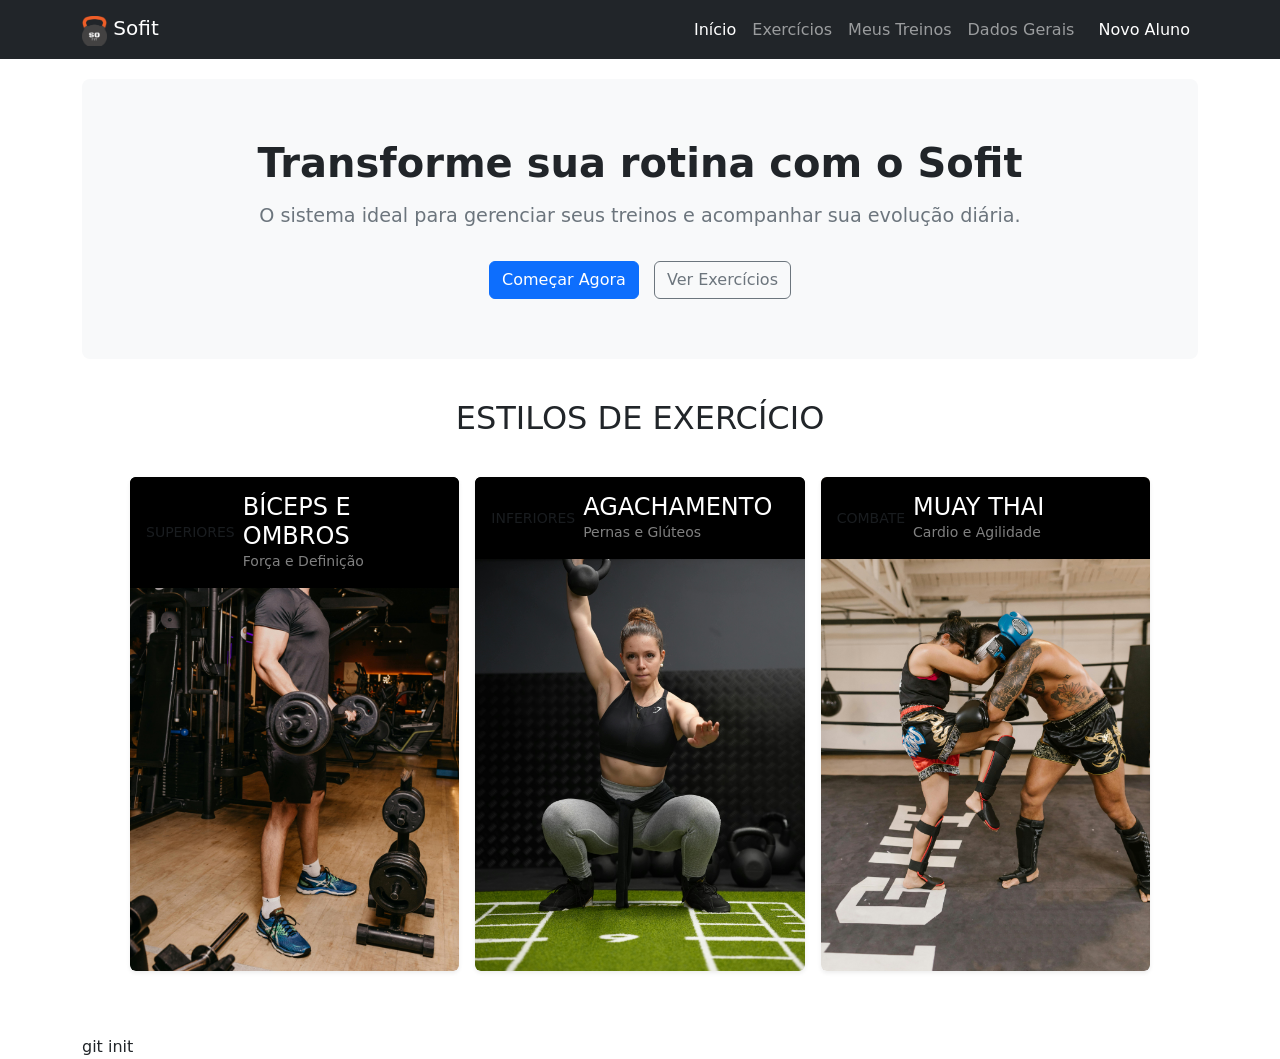
==== index.html @ ca9111d9 "Primeiro commit" ====
<!DOCTYPE html>
<html lang="pt-BR">
<head>
    <meta charset="UTF-8">
    <meta name="viewport" content="width=device-width, initial-scale=1.0">
    <title>Sofit - Início</title>
    <link href="https://cdn.jsdelivr.net/npm/bootstrap@5.3.3/dist/css/bootstrap.min.css" rel="stylesheet">
    <link href="style.css" rel="stylesheet">
</head>
<body>

    <nav class="navbar navbar-expand-lg navbar-dark bg-dark">
        <div class="container">

            <a class="navbar-brand" href="index.html">
                <img src="imgs/logo.png" alt="Logo Sofit" width="25" height="30" class="d-inline-block align-text-top">
                Sofit
            </a>

            <button class="navbar-toggler" type="button" data-bs-toggle="collapse" data-bs-target="#navbarNav">
                <span class="navbar-toggler-icon"></span>
            </button>

            <div class="collapse navbar-collapse" id="navbarNav">
                <ul class="navbar-nav ms-auto">
                <li class="nav-item"><a class="nav-link active" href="index.html">Início</a></li>
                <li class="nav-item"><a class="nav-link" href="listagem.html">Exercícios</a></li>
                <li class="nav-item"><a class="nav-link" href="treinos.html">Meus Treinos</a></li>
                <li class="nav-item"><a class="nav-link" href="dashboard.html">Dados Gerais</a></li>
                <li class="nav-item"><a class="nav-link btn btn-primary text-white ms-2" href="cadastro.html">Novo Aluno</a></li>
                </ul>
            </div>

        </div>

    </nav>

    <main class="container">
    

        <section class="secao-destaque">
            <h1>Transforme sua rotina com o Sofit</h1>
            <p>O sistema ideal para gerenciar seus treinos e acompanhar sua evolução diária.</p>
            
            <div class="botoes-destaque">
                <a href="cadastro.html" class="btn btn-primary">Começar Agora</a>
                <a href="listagem.html" class="btn btn-outline-secondary">Ver Exercícios</a>
            </div>
        </section>

<section class="secao-carrossel-exercicios mb-5">
    <h2 class="text-center mb-4 text-dark font-weight-bold text-uppercase">Estilos de Exercício</h2>

    <div id="carrosselExercicios" class="carousel slide" data-bs-ride="false">
        
        <div class="carousel-inner px-5 py-3">
            
            <div class="carousel-item active">
                <div class="row g-3">
            
                    <div class="col-md-4">
                        <div class="card card-exercicio text-white shadow-sm border-0 overflow-hidden">
                            <img src="imgs/rosca.jpg" class="card-img h-100" alt="Rosca Direta">
                            <div class="card-img-overlay p-0">
                                <div class="card-black-base d-flex align-items-center p-3 bg-black">
                                    <div class="card-vertical-text-container pe-2">
                                        <p class="card-vertical-text text-uppercase text-muted small mb-0">Superiores</p>
                                    </div>
                                    <div class="card-main-text">
                                        <h4 class="card-title h4 mb-0 text-uppercase font-weight-bold">Bíceps e Ombros</h4>
                                        <p class="card-text small text-white-50">Força e Definição</p>
                                    </div>
                                </div>
                            </div>
                        </div>
                    </div>

                    <div class="col-md-4">
                        <div class="card card-exercicio text-white shadow-sm border-0 overflow-hidden">
                            <img src="imgs/agachamento.jpg" class="card-img h-100" alt="Agachamento">
                            <div class="card-img-overlay p-0">
                                <div class="card-black-base d-flex align-items-center p-3 bg-black">
                                    <div class="card-vertical-text-container pe-2">
                                        <p class="card-vertical-text text-uppercase text-muted small mb-0">Inferiores</p>
                                    </div>
                                    <div class="card-main-text">
                                        <h4 class="card-title h4 mb-0 text-uppercase font-weight-bold">Agachamento</h4>
                                        <p class="card-text small text-white-50">Pernas e Glúteos</p>
                                    </div>
                                </div>
                            </div>
                        </div>
                    </div>

                    <div class="col-md-4">
                        <div class="card card-exercicio text-white shadow-sm border-0 overflow-hidden">
                            <img src="imgs/muay.jpg" class="card-img h-100" alt="Muay Thai">
                            <div class="card-img-overlay p-0">
                                <div class="card-black-base d-flex align-items-center p-3 bg-black">
                                    <div class="card-vertical-text-container pe-2">
                                        <p class="card-vertical-text text-uppercase text-muted small mb-0">Combate</p>
                                    </div>
                                    <div class="card-main-text">
                                        <h4 class="card-title h4 mb-0 text-uppercase font-weight-bold">Muay Thai</h4>
                                        <p class="card-text small text-white-50">Cardio e Agilidade</p>
                                    </div>
                                </div>
                            </div>
                        </div>
                    </div>
                    
                </div>
            </div> <div class="carousel-item">
                <div class="row g-3">
            
                    <div class="col-md-4">
                        <div class="card card-exercicio text-white shadow-sm border-0 overflow-hidden">
                            <img src="imgs/zumba.jpg" class="card-img h-100" alt="Zumba">
                            <div class="card-img-overlay p-0">
                                <div class="card-black-base d-flex align-items-center p-3 bg-black">
                                    <div class="card-vertical-text-container pe-2">
                                        <p class="card-vertical-text text-uppercase text-muted small mb-0">Dança</p>
                                    </div>
                                    <div class="card-main-text">
                                        <h4 class="card-title h4 mb-0 text-uppercase font-weight-bold">Zumba</h4>
                                        <p class="card-text small text-white-50">Ritmo e Queima</p>
                                    </div>
                                </div>
                            </div>
                        </div>
                    </div>

                    <div class="col-md-4">
                        <div class="card card-exercicio text-white shadow-sm border-0 overflow-hidden">
                            <img src="imgs/barra.jpg" class="card-img h-100" alt="Calistenia">
                            <div class="card-img-overlay p-0">
                                <div class="card-black-base d-flex align-items-center p-3 bg-black">
                                    <div class="card-vertical-text-container pe-2">
                                        <p class="card-vertical-text text-uppercase text-muted small mb-0">Funcional</p>
                                    </div>
                                    <div class="card-main-text">
                                        <h4 class="card-title h4 mb-0 text-uppercase font-weight-bold">Calistenia</h4>
                                        <p class="card-text small text-white-50">Força Corporal</p>
                                    </div>
                                </div>
                            </div>
                        </div>
                    </div>

                    <div class="col-md-4">
                        <div class="card card-exercicio text-white shadow-sm border-0 overflow-hidden">
                            <img src="imgs/cardio.jpg" class="card-img h-100" alt="Cardio">
                            <div class="card-img-overlay p-0">
                                <div class="card-black-base d-flex align-items-center p-3 bg-black">
                                    <div class="card-vertical-text-container pe-2">
                                        <p class="card-vertical-text text-uppercase text-muted small mb-0">Funcional</p>
                                    </div>
                                    <div class="card-main-text">
                                        <h4 class="card-title h4 mb-0 text-uppercase font-weight-bold">Cardio</h4>
                                        <p class="card-text small text-white-50">Resistência</p>
                                    </div>
                                </div>
                            </div>
                        </div>
                    </div>
                    
                </div>
            </div> </div> <button class="carousel-control-prev" type="button" data-bs-target="#carrosselExercicios" data-bs-slide="prev" style="width: 5%;">
            <span class="carousel-control-prev-icon" aria-hidden="true"></span>
            <span class="visually-hidden">Anterior</span>
        </button>

        <button class="carousel-control-next" type="button" data-bs-target="#carrosselExercicios" data-bs-slide="next" style="width: 5%;">
            <span class="carousel-control-next-icon" aria-hidden="true"></span>
            <span class="visually-hidden">Próximo</span>
        </button>

    </div>
</section>git init      

</main>

<script src="https://cdn.jsdelivr.net/npm/bootstrap@5.3.3/dist/js/bootstrap.bundle.min.js"></script>
</body>
</html>
---- style.css ----
/* --- ESTILOS DA SEÇÃO DE DESTAQUE --- */
.secao-destaque {
    text-align: center;
    padding: 60px 20px;
    background-color: #f8f9fa; /* Fundo cinza claro */
    border-radius: 8px;
    margin-top: 20px;
    margin-bottom: 40px;
}

.secao-destaque h1 {
    color: #212529;
    font-size: 2.5rem;
    margin-bottom: 15px;
    font-weight: bold;
}

.secao-destaque p {
    color: #6c757d;
    font-size: 1.2rem;
    margin-bottom: 30px;
}

.botoes-destaque a {
    margin: 0 5px; /* Espaço entre os botões */
}

/* --- ESTILOS DOS CARDS --- */
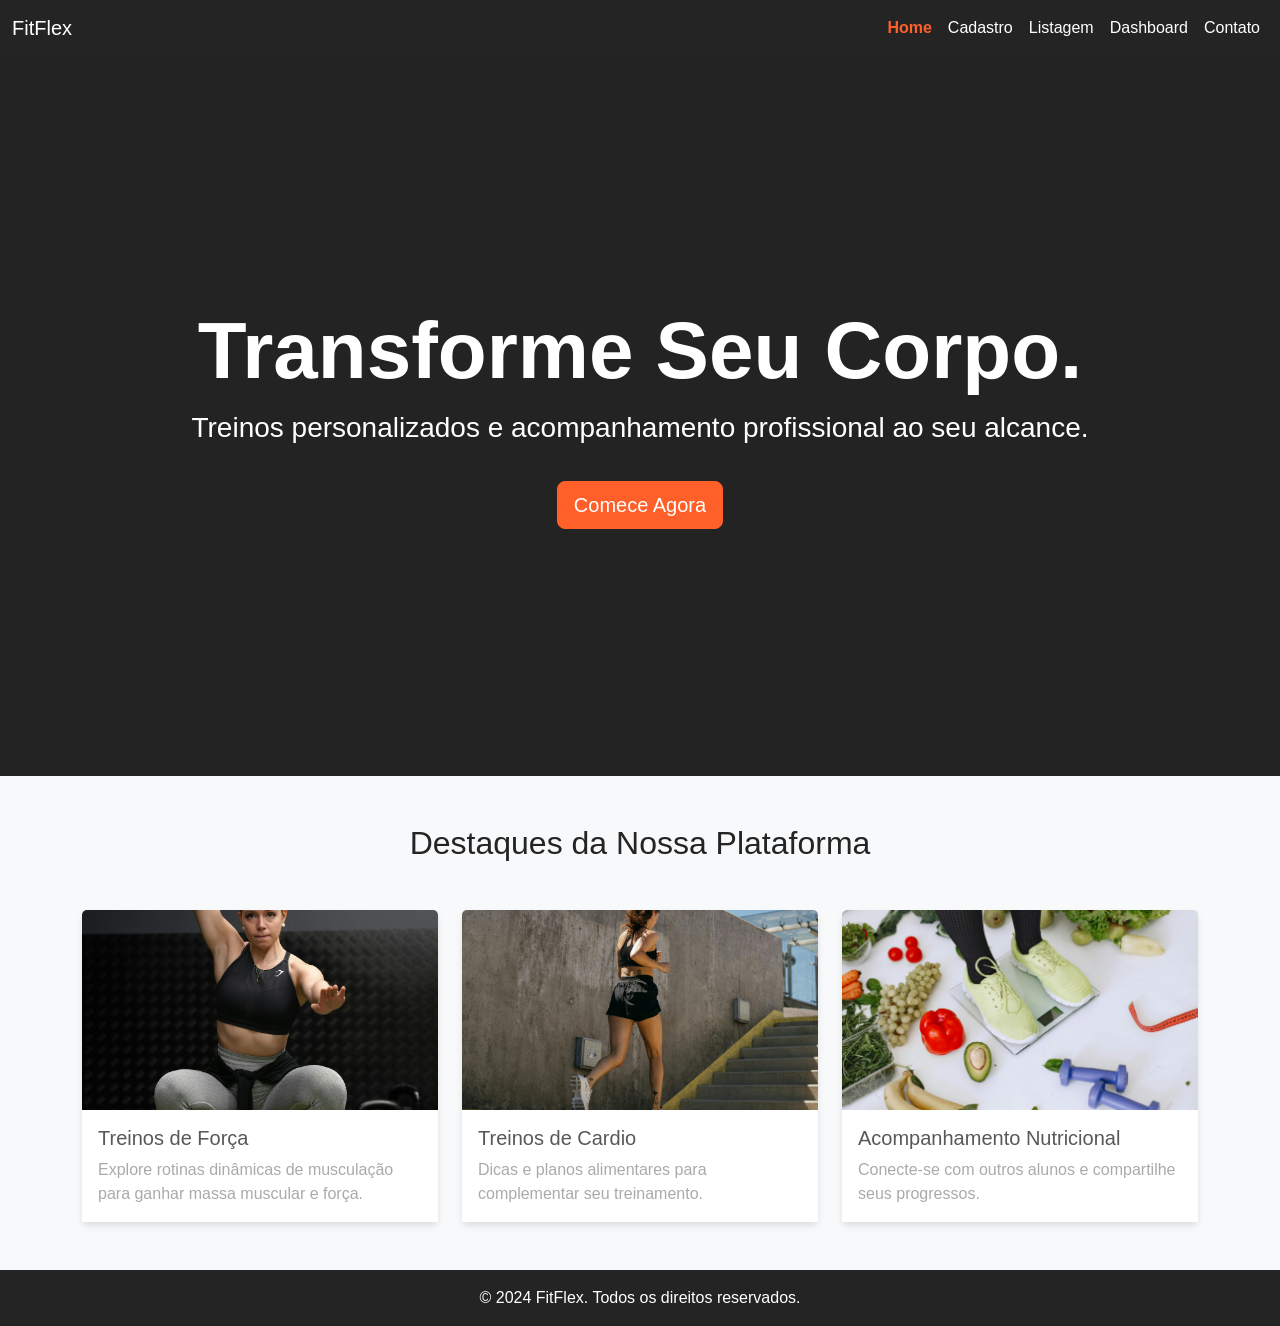
==== commit bad5551b: "mudanaça arrumei o index" ====
--- a/index.html
+++ b/index.html
@@ -1,185 +1,120 @@
 <!DOCTYPE html>
-<html lang="pt-BR">
+<html lang="pt-br">
 <head>
     <meta charset="UTF-8">
     <meta name="viewport" content="width=device-width, initial-scale=1.0">
-    <title>Sofit - Início</title>
+    <title>FitFlex - Página Inicial</title>
+
+    <!-- Bootstrap CSS -->
     <link href="https://cdn.jsdelivr.net/npm/bootstrap@5.3.3/dist/css/bootstrap.min.css" rel="stylesheet">
-    <link href="style.css" rel="stylesheet">
+
+    <link rel="stylesheet" href="style.css">
 </head>
 <body>
 
-    <nav class="navbar navbar-expand-lg navbar-dark bg-dark">
-        <div class="container">
+    <!-- Componente Navbar do Bootstrap -->
+    <nav class="navbar navbar-expand-lg barra-navegacao-escura">
+        <!-- Container do Bootstrap -->
+        <div class="container-fluid">
+            <a class="navbar-brand" href="index.html">FitFlex</a>
 
-            <a class="navbar-brand" href="index.html">
-                <img src="imgs/logo.png" alt="Logo Sofit" width="25" height="30" class="d-inline-block align-text-top">
-                Sofit
-            </a>
-
-            <button class="navbar-toggler" type="button" data-bs-toggle="collapse" data-bs-target="#navbarNav">
+            <!-- Botão toggler do Bootstrap (menu mobile) -->
+            <button class="navbar-toggler" type="button" data-bs-toggle="collapse" data-bs-target="#menuNavegacao" aria-controls="menuNavegacao" aria-expanded="false" aria-label="Alternar navegação">
                 <span class="navbar-toggler-icon"></span>
             </button>
 
-            <div class="collapse navbar-collapse" id="navbarNav">
+            <!-- Collapse do Bootstrap -->
+            <div class="collapse navbar-collapse" id="menuNavegacao">
+                <!-- Nav do Bootstrap -->
                 <ul class="navbar-nav ms-auto">
-                <li class="nav-item"><a class="nav-link active" href="index.html">Início</a></li>
-                <li class="nav-item"><a class="nav-link" href="listagem.html">Exercícios</a></li>
-                <li class="nav-item"><a class="nav-link" href="treinos.html">Meus Treinos</a></li>
-                <li class="nav-item"><a class="nav-link" href="dashboard.html">Dados Gerais</a></li>
-                <li class="nav-item"><a class="nav-link btn btn-primary text-white ms-2" href="cadastro.html">Novo Aluno</a></li>
+                    <li class="nav-item">
+                        <a class="nav-link active" aria-current="page" href="index.html">Home</a>
+                    </li>
+                    <li class="nav-item">
+                        <a class="nav-link" href="cadastro.html">Cadastro</a>
+                    </li>
+                    <li class="nav-item">
+                        <a class="nav-link" href="listagem.html">Listagem</a>
+                    </li>
+                    <li class="nav-item">
+                        <a class="nav-link" href="dashboard.html">Dashboard</a>
+                    </li>
+                    <li class="nav-item">
+                        <a class="nav-link" href="contato.html">Contato</a>
+                    </li>
                 </ul>
             </div>
-
         </div>
-
     </nav>
 
-    <main class="container">
-    
+    <section class="secao-apresentacao-principal text-center text-white">
+        <!-- Container do Bootstrap -->
+        <div class="container conteudo-apresentacao d-flex flex-column justify-content-center align-items-center h-100">
+            <h1 class="display-1 fw-bold">Transforme Seu Corpo.</h1>
+            <p class="lead fs-3">Treinos personalizados e acompanhamento profissional ao seu alcance.</p>
 
-        <section class="secao-destaque">
-            <h1>Transforme sua rotina com o Sofit</h1>
-            <p>O sistema ideal para gerenciar seus treinos e acompanhar sua evolução diária.</p>
-            
-            <div class="botoes-destaque">
-                <a href="cadastro.html" class="btn btn-primary">Começar Agora</a>
-                <a href="listagem.html" class="btn btn-outline-secondary">Ver Exercícios</a>
-            </div>
-        </section>
+            <!-- Botão do Bootstrap -->
+            <a href="cadastro.html" class="btn btn-primary btn-lg mt-3">Comece Agora</a>
+        </div>
+    </section>
 
-<section class="secao-carrossel-exercicios mb-5">
-    <h2 class="text-center mb-4 text-dark font-weight-bold text-uppercase">Estilos de Exercício</h2>
+    <section class="secao-beneficios py-5 bg-light">
+        <!-- Container do Bootstrap -->
+        <div class="container">
+            <h2 class="text-center mb-5">Destaques da Nossa Plataforma</h2>
 
-    <div id="carrosselExercicios" class="carousel slide" data-bs-ride="false">
-        
-        <div class="carousel-inner px-5 py-3">
-            
-            <div class="carousel-item active">
-                <div class="row g-3">
-            
-                    <div class="col-md-4">
-                        <div class="card card-exercicio text-white shadow-sm border-0 overflow-hidden">
-                            <img src="imgs/rosca.jpg" class="card-img h-100" alt="Rosca Direta">
-                            <div class="card-img-overlay p-0">
-                                <div class="card-black-base d-flex align-items-center p-3 bg-black">
-                                    <div class="card-vertical-text-container pe-2">
-                                        <p class="card-vertical-text text-uppercase text-muted small mb-0">Superiores</p>
-                                    </div>
-                                    <div class="card-main-text">
-                                        <h4 class="card-title h4 mb-0 text-uppercase font-weight-bold">Bíceps e Ombros</h4>
-                                        <p class="card-text small text-white-50">Força e Definição</p>
-                                    </div>
-                                </div>
-                            </div>
+            <!-- Grid do Bootstrap (row) -->
+            <div class="row g-4"> 
+
+                <!-- Coluna do Bootstrap -->
+                <div class="col-md-4 col-sm-6"> 
+                    <!-- Card do Bootstrap -->
+                    <div class="card h-100 cartao-estilizado">
+                        <img src="./imgs/agachamento.jpg" class="card-img-top" alt="Treino de Força">
+                        <div class="card-body">
+                            <h5 class="card-title">Treinos de Força</h5>
+                            <p class="card-text">Explore rotinas dinâmicas de musculação para ganhar massa muscular e força.</p>
                         </div>
                     </div>
+                </div>
 
-                    <div class="col-md-4">
-                        <div class="card card-exercicio text-white shadow-sm border-0 overflow-hidden">
-                            <img src="imgs/agachamento.jpg" class="card-img h-100" alt="Agachamento">
-                            <div class="card-img-overlay p-0">
-                                <div class="card-black-base d-flex align-items-center p-3 bg-black">
-                                    <div class="card-vertical-text-container pe-2">
-                                        <p class="card-vertical-text text-uppercase text-muted small mb-0">Inferiores</p>
-                                    </div>
-                                    <div class="card-main-text">
-                                        <h4 class="card-title h4 mb-0 text-uppercase font-weight-bold">Agachamento</h4>
-                                        <p class="card-text small text-white-50">Pernas e Glúteos</p>
-                                    </div>
-                                </div>
-                            </div>
+                <!-- Coluna do Bootstrap -->
+                <div class="col-md-4 col-sm-6">
+                    <!-- Card do Bootstrap -->
+                    <div class="card h-100 cartao-estilizado">
+                        <img src="./imgs/cardio.jpg" class="card-img-top" alt="Treino de Cardio">
+                        <div class="card-body">
+                            <h5 class="card-title">Treinos de Cardio</h5>
+                            <p class="card-text">Dicas e planos alimentares para complementar seu treinamento.</p>
                         </div>
                     </div>
+                </div>
 
-                    <div class="col-md-4">
-                        <div class="card card-exercicio text-white shadow-sm border-0 overflow-hidden">
-                            <img src="imgs/muay.jpg" class="card-img h-100" alt="Muay Thai">
-                            <div class="card-img-overlay p-0">
-                                <div class="card-black-base d-flex align-items-center p-3 bg-black">
-                                    <div class="card-vertical-text-container pe-2">
-                                        <p class="card-vertical-text text-uppercase text-muted small mb-0">Combate</p>
-                                    </div>
-                                    <div class="card-main-text">
-                                        <h4 class="card-title h4 mb-0 text-uppercase font-weight-bold">Muay Thai</h4>
-                                        <p class="card-text small text-white-50">Cardio e Agilidade</p>
-                                    </div>
-                                </div>
-                            </div>
+                <!-- Coluna do Bootstrap -->
+                <div class="col-md-4"> 
+                    <!-- Card do Bootstrap -->
+                    <div class="card h-100 cartao-estilizado">
+                        <img src="./imgs/nutr.jpg" class="card-img-top" alt="Acompanhamento">
+                        <div class="card-body">
+                            <h5 class="card-title">Acompanhamento Nutricional</h5>
+                            <p class="card-text">Conecte-se com outros alunos e compartilhe seus progressos.</p>
                         </div>
                     </div>
-                    
                 </div>
-            </div> <div class="carousel-item">
-                <div class="row g-3">
-            
-                    <div class="col-md-4">
-                        <div class="card card-exercicio text-white shadow-sm border-0 overflow-hidden">
-                            <img src="imgs/zumba.jpg" class="card-img h-100" alt="Zumba">
-                            <div class="card-img-overlay p-0">
-                                <div class="card-black-base d-flex align-items-center p-3 bg-black">
-                                    <div class="card-vertical-text-container pe-2">
-                                        <p class="card-vertical-text text-uppercase text-muted small mb-0">Dança</p>
-                                    </div>
-                                    <div class="card-main-text">
-                                        <h4 class="card-title h4 mb-0 text-uppercase font-weight-bold">Zumba</h4>
-                                        <p class="card-text small text-white-50">Ritmo e Queima</p>
-                                    </div>
-                                </div>
-                            </div>
-                        </div>
-                    </div>
 
-                    <div class="col-md-4">
-                        <div class="card card-exercicio text-white shadow-sm border-0 overflow-hidden">
-                            <img src="imgs/barra.jpg" class="card-img h-100" alt="Calistenia">
-                            <div class="card-img-overlay p-0">
-                                <div class="card-black-base d-flex align-items-center p-3 bg-black">
-                                    <div class="card-vertical-text-container pe-2">
-                                        <p class="card-vertical-text text-uppercase text-muted small mb-0">Funcional</p>
-                                    </div>
-                                    <div class="card-main-text">
-                                        <h4 class="card-title h4 mb-0 text-uppercase font-weight-bold">Calistenia</h4>
-                                        <p class="card-text small text-white-50">Força Corporal</p>
-                                    </div>
-                                </div>
-                            </div>
-                        </div>
-                    </div>
+            </div> 
+        </div>
+    </section>
 
-                    <div class="col-md-4">
-                        <div class="card card-exercicio text-white shadow-sm border-0 overflow-hidden">
-                            <img src="imgs/cardio.jpg" class="card-img h-100" alt="Cardio">
-                            <div class="card-img-overlay p-0">
-                                <div class="card-black-base d-flex align-items-center p-3 bg-black">
-                                    <div class="card-vertical-text-container pe-2">
-                                        <p class="card-vertical-text text-uppercase text-muted small mb-0">Funcional</p>
-                                    </div>
-                                    <div class="card-main-text">
-                                        <h4 class="card-title h4 mb-0 text-uppercase font-weight-bold">Cardio</h4>
-                                        <p class="card-text small text-white-50">Resistência</p>
-                                    </div>
-                                </div>
-                            </div>
-                        </div>
-                    </div>
-                    
-                </div>
-            </div> </div> <button class="carousel-control-prev" type="button" data-bs-target="#carrosselExercicios" data-bs-slide="prev" style="width: 5%;">
-            <span class="carousel-control-prev-icon" aria-hidden="true"></span>
-            <span class="visually-hidden">Anterior</span>
-        </button>
+    <!-- Rodapé simples (com utilitários do Bootstrap) -->
+    <footer class="rodape-simples mt-auto py-3 text-center">
+        <!-- Container do Bootstrap -->
+        <div class="container">
+            <span>© 2024 FitFlex. Todos os direitos reservados.</span>
+        </div>
+    </footer>
 
-        <button class="carousel-control-next" type="button" data-bs-target="#carrosselExercicios" data-bs-slide="next" style="width: 5%;">
-            <span class="carousel-control-next-icon" aria-hidden="true"></span>
-            <span class="visually-hidden">Próximo</span>
-        </button>
-
-    </div>
-</section>git init      
-
-</main>
-
-<script src="https://cdn.jsdelivr.net/npm/bootstrap@5.3.3/dist/js/bootstrap.bundle.min.js"></script>
+    <!-- Bootstrap JS -->
+    <script src="https://cdn.jsdelivr.net/npm/bootstrap@5.3.3/dist/js/bootstrap.bundle.min.js"></script>
 </body>
 </html>
--- a/style.css
+++ b/style.css
@@ -1,28 +1,100 @@
-/* --- ESTILOS DA SEÇÃO DE DESTAQUE --- */
-.secao-destaque {
-    text-align: center;
-    padding: 60px 20px;
-    background-color: #f8f9fa; /* Fundo cinza claro */
-    border-radius: 8px;
-    margin-top: 20px;
-    margin-bottom: 40px;
+/* style.css */
+
+/* Paleta de Cores */
+:root {
+    --laranja-principal: #ff5f29;
+    --laranja-claro: #ff7d51;
+    --preto-base: #242424;
+    --cinza-escuro: #585858;
+    --cinza-claro: #aaaaaa;
 }
 
-.secao-destaque h1 {
-    color: #212529;
-    font-size: 2.5rem;
-    margin-bottom: 15px;
+/* Estilos Gerais */
+body {
+    background-color: #f8f9fa; /* Fundo padrão claro do Bootstrap mantido */
+    color: var(--preto-base);
+    font-family: Arial, sans-serif;
+}
+
+/* Customização da Barra de Navegação */
+.barra-navegacao-escura {
+    background-color: var(--preto-base) !important; 
+}
+.barra-navegacao-escura .navbar-brand,
+.barra-navegacao-escura .nav-link {
+    color: white !important; 
+}
+.barra-navegacao-escura .nav-link.active {
+    color: var(--laranja-principal) !important; 
     font-weight: bold;
 }
-
-.secao-destaque p {
-    color: #6c757d;
-    font-size: 1.2rem;
-    margin-bottom: 30px;
+.barra-navegacao-escura .nav-link:hover {
+    color: var(--laranja-principal) !important; 
 }
 
-.botoes-destaque a {
-    margin: 0 5px; /* Espaço entre os botões */
+/* Customização do Botão Bootstrap */
+.btn-primary {
+    background-color: var(--laranja-principal);
+    border-color: var(--laranja-principal);
+}
+.btn-primary:hover, .btn-primary:focus {
+    background-color: #e65525; 
+    border-color: #e65525;
 }
 
-/* --- ESTILOS DOS CARDS --- */
+/* Seção de Apresentação (Fundo com a imagem) */
+.secao-apresentacao-principal {
+    position: relative;
+    background-color: var(--cinza-escuro); 
+    height: 80vh; 
+    background-size: cover;
+    background-position: center;
+    background-repeat: no-repeat;
+    
+    /* TODO: Coloque o caminho da sua imagem de fundo aqui */
+    /* Exemplo: background-image: url('fundo-academia.jpg'); */
+}
+
+/* Película escura sobre a imagem de fundo para o texto ficar legível */
+.secao-apresentacao-principal::before {
+    content: "";
+    position: absolute;
+    top: 0;
+    left: 0;
+    width: 100%;
+    height: 100%;
+    background-color: rgba(0, 0, 0, 0.6); 
+    z-index: 1;
+}
+
+/* Garante que o texto fique acima da película escura */
+.conteudo-apresentacao {
+    z-index: 2; 
+    position: relative;
+}
+
+/* Customização dos Cartões de Destaque */
+.cartao-estilizado {
+    border: none;
+    box-shadow: 0 4px 6px rgba(0,0,0,0.1); 
+}
+.cartao-estilizado .card-img-top {
+    height: 200px;
+    object-fit: cover;
+    background-color: #e0e0e0; 
+}
+.cartao-estilizado .card-body {
+    background-color: white;
+}
+.cartao-estilizado .card-title {
+    color: var(--cinza-escuro);
+}
+.cartao-estilizado .card-text {
+    color: var(--cinza-claro);
+}
+
+/* Rodapé */
+.rodape-simples {
+    background-color: var(--preto-base);
+    color: white;
+}
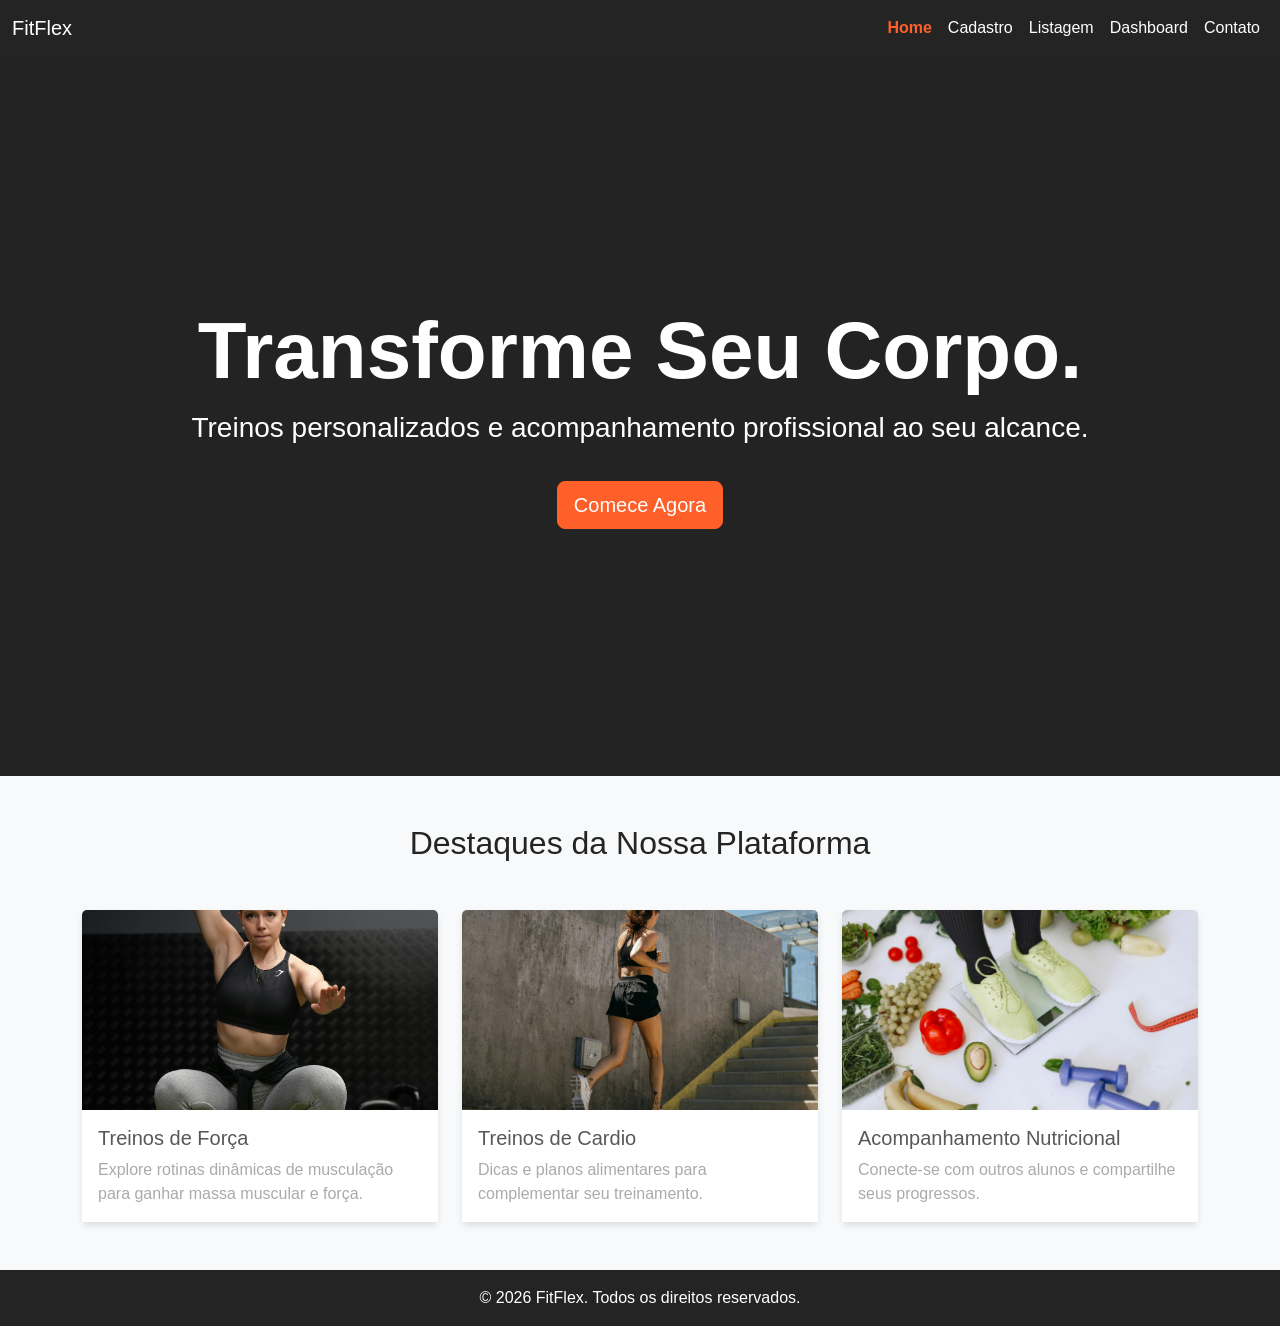
==== commit 251d32ca: "a" ====
--- a/index.html
+++ b/index.html
@@ -110,7 +110,7 @@
     <footer class="rodape-simples mt-auto py-3 text-center">
         <!-- Container do Bootstrap -->
         <div class="container">
-            <span>© 2024 FitFlex. Todos os direitos reservados.</span>
+            <span>© 2026 FitFlex. Todos os direitos reservados.</span>
         </div>
     </footer>
 
--- a/style.css
+++ b/style.css
@@ -30,6 +30,21 @@
 }
 .barra-navegacao-escura .nav-link:hover {
     color: var(--laranja-principal) !important; 
+}
+
+/* Customizando a cor do botão menu mobile (sanduíche) para laranja */
+.barra-navegacao-escura .navbar-toggler {
+    border-color: var(--laranja-principal); 
+}
+
+.barra-navegacao-escura .navbar-toggler-icon {
+    /* Recriando o ícone SVG padrão do Bootstrap com a nossa cor laranja */
+    background-image: url("data:image/svg+xml,%3csvg xmlns='http://www.w3.org/2000/svg' viewBox='0 0 30 30'%3e%3cpath stroke='%23ff5f29' stroke-linecap='round' stroke-miterlimit='10' stroke-width='2' d='M4 7h22M4 15h22M4 23h22'/%3e%3c/svg%3e");
+}
+
+/* Tira aquela borda preta grossa quando clica no botão */
+.barra-navegacao-escura .navbar-toggler:focus {
+    box-shadow: 0 0 0 0.25rem rgba(255, 95, 41, 0.25);
 }
 
 /* Customização do Botão Bootstrap */
@@ -97,4 +112,79 @@
 .rodape-simples {
     background-color: var(--preto-base);
     color: white;
+}
+
+/* =========================================
+PÁGINA DE CADASTRO - Customizações
+========================================= */
+
+/* Muda a cor da borda e do "brilho" ao clicar nos inputs e selects para o nosso laranja */
+.form-control:focus, 
+.form-select:focus {
+    border-color: var(--laranja-principal);
+    box-shadow: 0 0 0 0.25rem rgba(255, 95, 41, 0.25);
+}
+
+/* Deixa o fundo do formulário um pouco mais destacado do fundo da página */
+form {
+    background-color: #ffffff;
+}
+
+.corpo-pagina {
+    display: flex;
+    flex-direction: column;
+    min-height: 100vh; /* Faz a página ter no mínimo a altura da tela */
+}
+
+.conteudo-principal {
+    flex-grow: 1; /* Empurra o rodapé para baixo */
+    margin-top: 3rem;
+    margin-bottom: 3rem;
+}
+
+.alinhamento-centro {
+    justify-content: center; /* Centraliza a coluna no grid */
+}
+
+/* =========================================
+CUSTOMIZAÇÃO DO FORMULÁRIO E TEXTOS
+========================================= */
+.cabecalho-form {
+    text-align: center;
+    margin-bottom: 2rem;
+}
+
+.cabecalho-form p {
+    color: var(--cinza-claro);
+    margin-bottom: 1.5rem;
+}
+
+.formulario-customizado {
+    background-color: white;
+    padding: 1.5rem;
+    border: 1px solid #dee2e6;
+    border-radius: 8px;
+    box-shadow: 0 4px 6px rgba(0, 0, 0, 0.05); /* Sombra suave */
+}
+
+.grupo-input {
+    margin-bottom: 1rem;
+}
+
+.grupo-input-grande {
+    margin-bottom: 1.5rem;
+}
+
+.botao-container {
+    display: grid; /* Faz o botão esticar 100% da largura */
+}
+
+/* Rodapé (Tiramos as classes do Bootstrap, agora estilizamos aqui) */
+.rodape-simples {
+    background-color: var(--preto-base);
+    color: white;
+    margin-top: auto; /* Cola no fundo */
+    padding-top: 1rem;
+    padding-bottom: 1rem;
+    text-align: center;
 }
